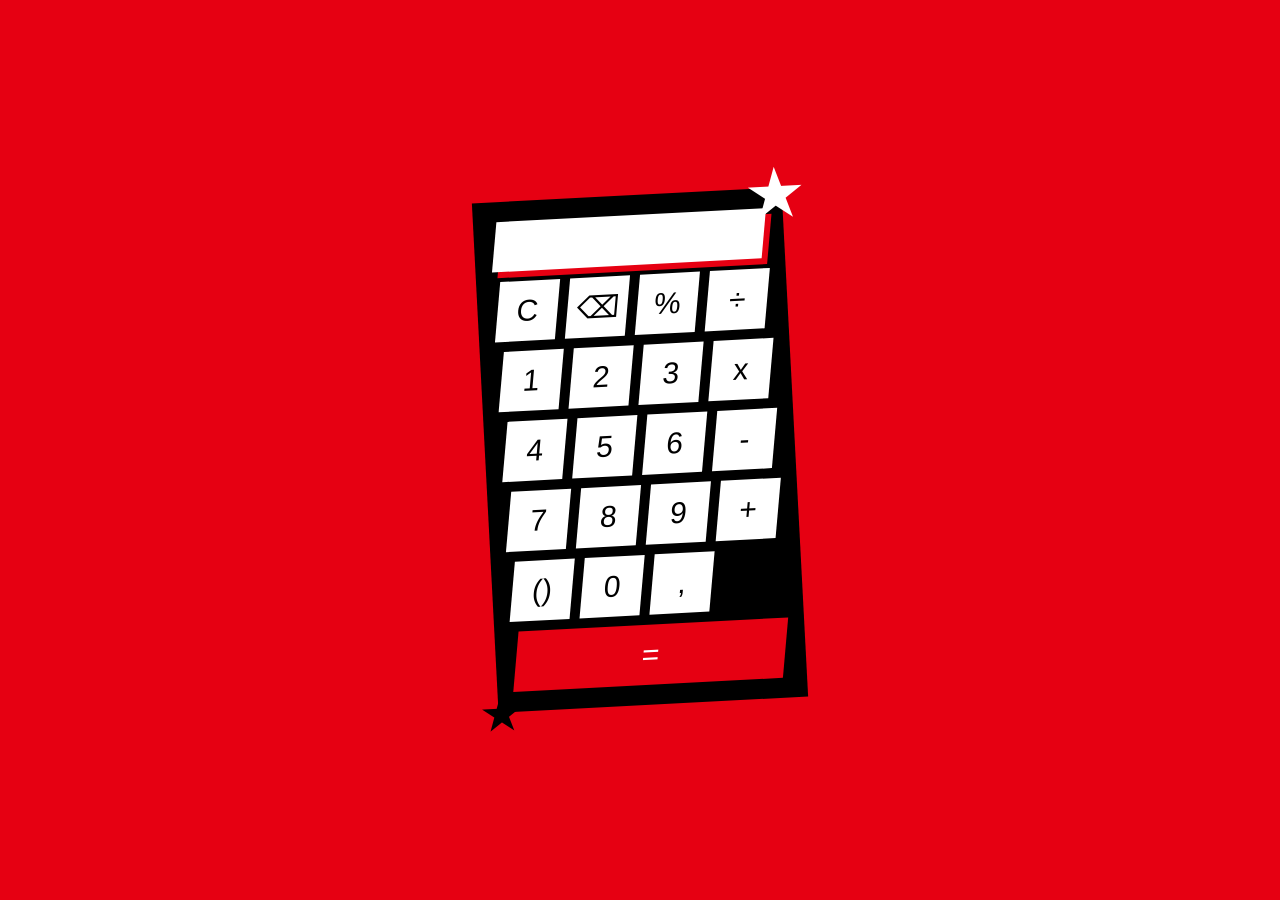
==== CalculadoraA3/index.html @ 5446a601 "primeira etapa do projeto incpmpleta falta funcionalidades" ====
<!DOCTYPE html>

<html lang="pt-br">
    
<head>
    
    <meta charset="UTF-8">
    
    <meta name="viewport" content="width=device-width, initial-scale=1.0">
 
    <title>calculadora</title>
   
    <style>
        body {
    background-color: #e60012;
    display: flex;
    justify-content: center;
    align-items: center;
    min-height: 100vh;
    margin: 0;
    font-family: Impact, "Arial Black", sans-serif;
}


   button {
    width: 60px;
    height: 60px;
    background-color: #fff;
    color: #000;
    font-family: inherit;
    font-size: 30px;
    border: none;
    cursor: pointer;
    transform: skew(-8deg);
}

   button:hover {
    background-color: #e60012;
    color: #fff;
    transform: skew(-8deg) scale(1.1);
   }
   

#calculadora {
    position: relative;
    background-color: #000;
    padding: 20px;
    transform: rotate(-3deg);
}
   #teclado{

    display: grid;
    grid-template-columns: repeat(4, 60px);
    gap: 10px;

   }
  #visor {
    background-color: #fff;
    color: #000;
    width: 270px;
    height: 50px;
    font-size: 28px;
    text-align: right;
    box-sizing: border-box;
    margin-bottom: 10px;
    border: none;
    transform: skew(-8deg);
    box-shadow: 6px 6px 0 #e60012;
    }
    #calculadora::before {
    content: "★";
    position: absolute;
    top: -35px;
    right: -25px;
    font-size: 70px;
    color: #fff;
}
#calculadora::after {
    content: "★";
    position: absolute;
    bottom: -30px;
    left: -20px;
    font-size: 50px;
    color: #000;
}

#igual {
    grid-column: span 4;
    width: 100%;
    background-color: #e60012;
    color: #fff;
}

#igual:hover {
    background-color: #000;
    color: #fff;
}

</style>

</head>

<body>
    <div id = "calculadora">
   
    <input type="text" id="visor" disabled>
    
    <div id = "teclado">
    <button onclick="limpar('C')">C</button> <button onclick="apagar('⌫')">⌫</button> <button onclick="adicionar('%')">%</button> <button onclick="adicionar('÷')">÷</button>
    <button onclick="adicionar(1)">1</button> <button onclick="adicionar(2)">2</button> <button onclick="adicionar(3)">3</button> <button onclick="adicionar('x')">x</button>
    <button onclick="adicionar (4)">4</button> <button onclick = "adicionar(5)">5</button> <button onclick="adicionar (6)">6</button> <button onclick="adicionar ('-')">-</button>
    <button onclick=" adicionar (7)">7</button> <button onclick = "adicionar (8)">8</button> <button onclick = "adicionar (9)">9</button> <button onclick = "adicionar ('+')">+</button> 
    <button onclick=" adicionar ('()')">()</button> <button onclick = " adicionar (0)">0</button> <button onclick = " adicionar (',')">,</button> <button id ="igual" onclick = " calcular ('=')">=</button>

        </div>
    </div>

    <Script src="script.js"></Script>
</body>

</html>
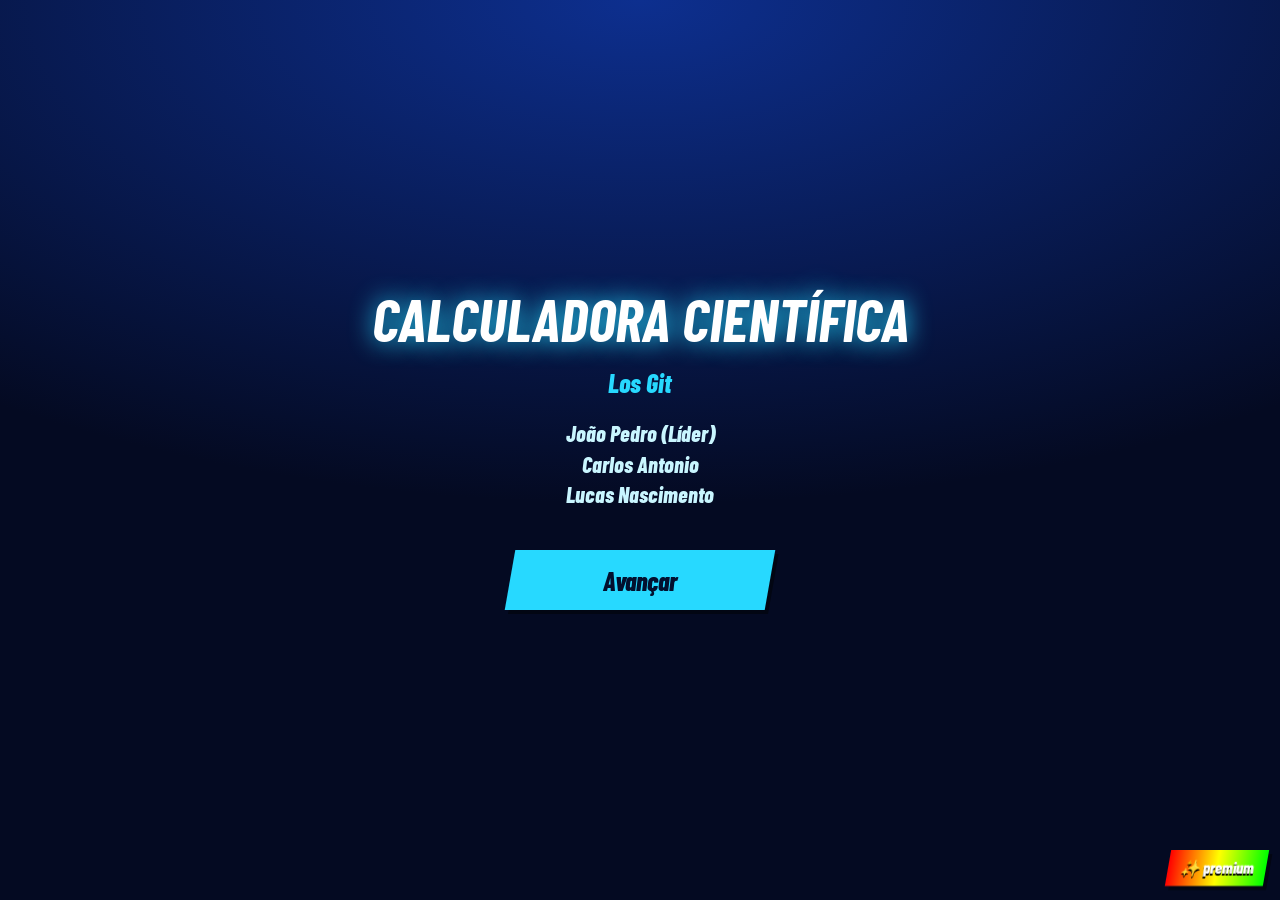
==== commit 322ed6f2: "Update print statement from 'Hello' to 'Goodbye'" ====
--- a/CalculadoraA3/index.html
+++ b/CalculadoraA3/index.html
@@ -1,121 +1,708 @@
 <!DOCTYPE html>
-
-<html lang="pt-br">
-    
+<!-- ============================================================
+  CALCULADORA CIENTÍFICA - Los Git (Versão Completa & Atualizada)
+  Tema: Persona 3 Reload (P3R)
+  Matéria: Matemática Computacional - UNA Contagem
+============================================================ -->
+<html lang="pt-BR">
 <head>
-    
-    <meta charset="UTF-8">
-    
-    <meta name="viewport" content="width=device-width, initial-scale=1.0">
- 
-    <title>calculadora</title>
-   
-    <style>
-        body {
-    background-color: #e60012;
-    display: flex;
-    justify-content: center;
-    align-items: center;
-    min-height: 100vh;
-    margin: 0;
-    font-family: Impact, "Arial Black", sans-serif;
+<meta charset="UTF-8">
+<meta name="viewport" content="width=device-width, initial-scale=1, viewport-fit=cover">
+<title>Calculadora Científica - Los Git</title>
+<link href="https://fonts.googleapis.com/css2?family=Barlow+Condensed:ital,wght@1,700;1,800&display=swap" rel="stylesheet">
+
+<style>
+:root{
+  --bg:#040a22;      /* Azul noturno */
+  --mid:#0b2a78;     /* Azul botões */
+  --deep:#071650;    /* Visor e containers */
+  --cyan:#27d9ff;    /* Ciano elétrico P3R */
+  --ice:#c9f6ff;     /* Ciano suave */
+  --white:#fff;
+  --font:'Barlow Condensed','Arial Narrow',Impact,sans-serif;
+  color-scheme:dark;
+  padding-top:env(safe-area-inset-top,0px);
+  padding-bottom:env(safe-area-inset-bottom,0px);
 }
-
-
-   button {
-    width: 60px;
-    height: 60px;
-    background-color: #fff;
-    color: #000;
-    font-family: inherit;
-    font-size: 30px;
-    border: none;
-    cursor: pointer;
-    transform: skew(-8deg);
+*{box-sizing:border-box}
+
+body{
+  margin:0; min-height:100vh;
+  display:flex; justify-content:center; align-items:flex-start;
+  background:
+    repeating-linear-gradient(115deg,transparent 0 38px,rgba(39,217,255,.05) 38px 40px),
+    radial-gradient(120% 70% at 50% 0%,#0d2f8f 0%,var(--bg) 62%);
+  font-family:var(--font); font-style:italic; font-weight:800; color:var(--white);
+  padding:20px 14px 40px;
 }
-
-   button:hover {
-    background-color: #e60012;
-    color: #fff;
-    transform: skew(-8deg) scale(1.1);
-   }
-   
-
-#calculadora {
-    position: relative;
-    background-color: #000;
-    padding: 20px;
-    transform: rotate(-3deg);
+.calc{width:100%; max-width:440px}
+
+/* ---- Visor ---- */
+.screen{
+  background:var(--deep); padding:14px 22px 12px; margin-bottom:16px;
+  clip-path:polygon(14px 0,100% 0,100% calc(100% - 14px),calc(100% - 14px) 100%,0 100%,0 14px);
+  border-left:6px solid var(--cyan);
+  box-shadow:0 0 0 1px var(--cyan) inset;
 }
-   #teclado{
-
-    display: grid;
-    grid-template-columns: repeat(4, 60px);
-    gap: 10px;
-
-   }
-  #visor {
-    background-color: #fff;
-    color: #000;
-    width: 270px;
-    height: 50px;
-    font-size: 28px;
-    text-align: right;
-    box-sizing: border-box;
-    margin-bottom: 10px;
-    border: none;
-    transform: skew(-8deg);
-    box-shadow: 6px 6px 0 #e60012;
-    }
-    #calculadora::before {
-    content: "★";
-    position: absolute;
-    top: -35px;
-    right: -25px;
-    font-size: 70px;
-    color: #fff;
+.expr{height:24px; color:var(--cyan); font-size:20px; text-align:right; overflow:hidden; white-space:nowrap}
+.val{font-size:52px; line-height:1.05; text-align:right; overflow:hidden; white-space:nowrap; text-shadow:0 0 18px rgba(39,217,255,.7)}
+
+/* ---- Teclado ---- */
+.pad{display:grid; grid-template-columns:repeat(4,1fr); gap:10px}
+
+button{
+  font:inherit; font-size:26px; color:var(--white); border:0; cursor:pointer;
+  height:58px; background:var(--mid);
+  transform:skewX(-10deg);
+  box-shadow:4px 4px 0 rgba(0,0,0,.45);
+  transition:transform .08s, background .08s;
 }
-#calculadora::after {
-    content: "★";
-    position: absolute;
-    bottom: -30px;
-    left: -20px;
-    font-size: 50px;
-    color: #000;
+button > span{display:inline-block; transform:skewX(10deg)}
+button:hover{background:#1346c0}
+button:active{transform:skewX(-10deg) translate(3px,3px); box-shadow:1px 1px 0 rgba(0,0,0,.45)}
+button:focus-visible{outline:3px solid var(--ice); outline-offset:2px}
+
+/* Variações */
+.op{background:var(--cyan); color:#02102e}
+.op:hover{background:var(--ice)}
+.fn{background:#13389a; color:var(--ice)}
+.eq{background:var(--white); color:#02102e}
+.eq:hover{background:var(--ice)}
+.clr{background:#02102e; color:var(--cyan); box-shadow:0 0 0 2px var(--cyan) inset, 4px 4px 0 rgba(0,0,0,.45)}
+
+/* Botão mais opções */
+.more{width:100%; margin-top:16px; height:52px; font-size:24px; background:transparent; color:var(--cyan); box-shadow:0 0 0 2px var(--cyan) inset}
+.more:hover{background:rgba(39,217,255,.14)}
+.more[aria-expanded="true"]{background:var(--cyan); color:#02102e}
+.ar{display:inline-block; transition:transform .2s; margin-left:8px}
+.more[aria-expanded="true"] .ar{transform:rotate(180deg)}
+
+/* Painel sanfona */
+.extra{display:grid; grid-template-rows:0fr; transition:grid-template-rows .25s ease}
+.extra.open{grid-template-rows:1fr}
+.extra > div{overflow:hidden}
+.box{margin-top:16px; padding:16px; background:var(--deep); border-left:6px solid var(--cyan)}
+.box h2{margin:0 0 12px; font-size:22px; color:var(--cyan); font-weight:800; border-bottom:1px solid rgba(39,217,255,.3); padding-bottom:4px}
+
+/* Abas de Navegação nos Módulos Científicos */
+.nav-tabs{display:flex; gap:6px; margin-bottom:14px; flex-wrap:wrap}
+.nav-tabs button{height:38px; font-size:16px; flex:1; min-width:80px; padding:0 6px; background:#02102e; border:1px solid var(--cyan); color:var(--ice)}
+.nav-tabs button.active{background:var(--cyan); color:#02102e}
+
+.tab-content{display:none}
+.tab-content.active{display:block}
+
+.simple{display:grid; grid-template-columns:repeat(4,1fr); gap:8px; margin-bottom:14px}
+.simple button{height:46px; font-size:20px}
+.row{display:flex; gap:10px; margin-bottom:10px; align-items:center; flex-wrap:wrap}
+.row label{font-size:18px; color:var(--ice); min-width:60px}
+
+input,select,textarea{
+  font-size:20px; color:var(--white); background:#02102e; border:2px solid var(--cyan);
+  padding:6px 10px; min-width:0; flex:1; border-radius:0;
+  font-family:ui-monospace,Consolas,monospace; font-weight:700; font-style:normal;
 }
-
-#igual {
-    grid-column: span 4;
-    width: 100%;
-    background-color: #e60012;
-    color: #fff;
+select{flex:0 0 110px; font-family:var(--font); font-style:italic}
+input:focus-visible,select:focus-visible{outline:2px solid var(--ice)}
+.use{height:40px; font-size:18px; padding:0 12px}
+
+.out-box{background:#02102e; border:1px dashed var(--cyan); padding:10px; margin-top:10px; font-family:ui-monospace,Consolas,monospace; font-style:normal; font-size:18px; color:var(--ice); word-break:break-all; white-space:pre-wrap}
+.out-grid{display:grid; grid-template-columns:64px 1fr; gap:6px 10px; align-items:center}
+.out-grid b{color:var(--cyan); font-size:20px}
+.out-grid code{font-family:ui-monospace,Consolas,monospace; font-style:normal; font-size:18px; word-break:break-all; color:var(--ice); font-weight:700}
+
+.err{color:#ff7a90; font-size:16px; min-height:20px; margin:4px 0}
+
+/* Grid de Matrizes */
+.matrix-grid{display:grid; gap:6px; margin:8px 0}
+.matrix-2x2{grid-template-columns:repeat(2,1fr)}
+.matrix-3x3{grid-template-columns:repeat(3,1fr)}
+.matrix-grid input{text-align:center; padding:6px; font-size:18px}
+
+/* Splash Screen */
+#splash{
+  position:fixed; inset:0; z-index:99;
+  display:flex; flex-direction:column; align-items:center; justify-content:center; gap:16px;
+  text-align:center; padding:24px;
+  background:radial-gradient(120% 80% at 50% 0%,#0d2f8f 0%,var(--bg) 70%);
+  transition:opacity .4s;
 }
-
-#igual:hover {
-    background-color: #000;
-    color: #fff;
+#splash.sumir{opacity:0; pointer-events:none}
+#splash h1{margin:0; font-size:clamp(38px,10vw,60px); line-height:.95; text-shadow:0 0 24px var(--cyan)}
+#splash .names{font-size:22px; line-height:1.4}
+#splash .grupo{color:var(--cyan); font-size:26px; margin:4px 0}
+#splash p{margin:0; color:var(--ice); font-size:20px}
+
+.premium{
+  position:fixed; right:14px; bottom:calc(14px + env(safe-area-inset-bottom,0px));
+  width:auto; height:36px; padding:0 12px; font-size:16px; color:#fff; text-shadow:0 2px 0 #000;
+  background:linear-gradient(90deg,#f00,#ff0,#0f0,#0ff,#00f,#f0f,#f00);
+  background-size:300% 100%; animation:rgb 2s linear infinite;
 }
-
+@keyframes rgb{to{background-position:300% 0}}
+.avancar{width:min(260px,100%); height:60px; font-size:26px; margin-top:8px}
+
+.bar{width:min(340px,100%); height:16px; background:#02102e; border:2px solid var(--cyan); display:none}
+.bar i{display:block; height:100%; width:0; background:var(--cyan)}
+
+.rgb .calc{animation:hue 4s linear infinite}
+@keyframes hue{to{filter:hue-rotate(360deg)}}
+
+@media (prefers-reduced-motion:reduce){*{transition:none!important; animation:none!important}}
 </style>
-
 </head>
 
 <body>
-    <div id = "calculadora">
-   
-    <input type="text" id="visor" disabled>
-    
-    <div id = "teclado">
-    <button onclick="limpar('C')">C</button> <button onclick="apagar('⌫')">⌫</button> <button onclick="adicionar('%')">%</button> <button onclick="adicionar('÷')">÷</button>
-    <button onclick="adicionar(1)">1</button> <button onclick="adicionar(2)">2</button> <button onclick="adicionar(3)">3</button> <button onclick="adicionar('x')">x</button>
-    <button onclick="adicionar (4)">4</button> <button onclick = "adicionar(5)">5</button> <button onclick="adicionar (6)">6</button> <button onclick="adicionar ('-')">-</button>
-    <button onclick=" adicionar (7)">7</button> <button onclick = "adicionar (8)">8</button> <button onclick = "adicionar (9)">9</button> <button onclick = "adicionar ('+')">+</button> 
-    <button onclick=" adicionar ('()')">()</button> <button onclick = " adicionar (0)">0</button> <button onclick = " adicionar (',')">,</button> <button id ="igual" onclick = " calcular ('=')">=</button>
-
+
+<!-- Tela Inicial (Splash) -->
+<div id="splash">
+  <h1>CALCULADORA CIENTÍFICA</h1>
+  <p class="grupo">Los Git</p>
+  <p class="names">João Pedro (Líder)<br>Carlos Antonio<br>Lucas Nascimento</p>
+  <p id="splashMsg"></p>
+  <button class="op avancar" id="btnFree"><span>Avançar</span></button>
+  <div class="bar" id="bar"><i id="barFill"></i></div>
+  <button class="premium" id="btnPremium"><span>✨ premium</span></button>
+</div>
+
+<main class="calc">
+  <!-- Visor -->
+  <div class="screen" aria-live="polite">
+    <div class="expr" id="expr"></div>
+    <div class="val" id="val">0</div>
+  </div>
+
+  <!-- Teclado Principal -->
+  <div class="pad">
+    <button class="clr" data-a="clear"><span>C</span></button>
+    <button class="fn" data-a="back"><span>⌫</span></button>
+    <button class="fn" data-d="("><span>(</span></button>
+    <button class="fn" data-d=")"><span>)</span></button>
+
+    <button class="fn" data-a="pct"><span>%</span></button>
+    <button class="fn" data-a="sqrt"><span>√</span></button>
+
+    <button class="fn" data-a="sq"><span>x²</span></button>
+    <button class="op" data-o="÷"><span>÷</span></button>
+
+    <button data-d="7"><span>7</span></button>
+    <button data-d="8"><span>8</span></button>
+    <button data-d="9"><span>9</span></button>
+    <button class="op" data-o="×"><span>×</span></button>
+
+    <button data-d="4"><span>4</span></button>
+    <button data-d="5"><span>5</span></button>
+    <button data-d="6"><span>6</span></button>
+    <button class="op" data-o="−"><span>−</span></button>
+
+    <button data-d="1"><span>1</span></button>
+    <button data-d="2"><span>2</span></button>
+    <button data-d="3"><span>3</span></button>
+    <button class="op" data-o="+"><span>+</span></button>
+
+    <button class="fn" data-a="neg"><span>±</span></button>
+    <button data-d="0"><span>0</span></button>
+    <button data-d="."><span>,</span></button>
+    <button class="eq" data-a="eq"><span>=</span></button>
+  </div>
+
+  <!-- Botão Expansor -->
+  <button class="more" id="more" aria-expanded="false" aria-controls="extra">
+    <span>Módulos Científicos<i class="ar">▼</i></span>
+  </button>
+
+  <!-- Painel de Módulos Exigidos -->
+  <section class="extra" id="extra">
+    <div>
+      <div class="box">
+        <!-- Navegação por Abas -->
+        <div class="nav-tabs">
+          <button class="tab-btn active" data-tab="tab-func"><span>f(x)</span></button>
+          <button class="tab-btn" data-tab="tab-mat"><span>Matrizes</span></button>
+          <button class="tab-btn" data-tab="tab-comb"><span>Combinatória</span></button>
+          <button class="tab-btn" data-tab="tab-base"><span>Bases</span></button>
         </div>
+
+        <!-- TAB 1: FUNÇÕES f(x) -->
+        <div class="tab-content active" id="tab-func">
+          <h2>Módulo de Funções</h2>
+          <div class="row">
+            <label for="fExpr">f(x) =</label>
+            <input id="fExpr" placeholder="ex: x^2 + 2*x - 1" value="x^2 + 2*x - 1">
+          </div>
+          <div class="row">
+            <label for="fValX">para x =</label>
+            <input id="fValX" type="number" step="any" placeholder="ex: 3" value="3">
+            <button class="use fn" id="btnEvalFunc"><span>Calcular</span></button>
+          </div>
+          <div class="out-box" id="outFunc">Resultado: -</div>
+        </div>
+
+        <!-- TAB 2: MATRIZES -->
+        <div class="tab-content" id="tab-mat">
+          <h2>Módulo de Matrizes</h2>
+          <div class="row">
+            <label>Ordem:</label>
+            <select id="matDim">
+              <option value="2" selected>2 x 2</option>
+              <option value="3">3 x 3</option>
+            </select>
+            <label style="margin-left:10px">k =</label>
+            <input id="matK" type="number" value="2" style="width:60px; flex:none">
+          </div>
+
+          <div style="display:flex; gap:12px">
+            <div style="flex:1">
+              <span style="color:var(--cyan)">Matriz A</span>
+              <div id="gridA" class="matrix-grid matrix-2x2"></div>
+            </div>
+            <div style="flex:1">
+              <span style="color:var(--cyan)">Matriz B</span>
+              <div id="gridB" class="matrix-grid matrix-2x2"></div>
+            </div>
+          </div>
+
+          <div class="simple" style="margin-top:10px">
+            <button class="fn" id="btnMatAdd"><span>A + B</span></button>
+            <button class="fn" id="btnMatSub"><span>A - B</span></button>
+            <button class="fn" id="btnMatMul"><span>A × B</span></button>
+            <button class="fn" id="btnMatScal"><span>k · A</span></button>
+            <button class="fn" id="btnMatDetA"><span>det(A)</span></button>
+            <button class="fn" id="btnMatDetB"><span>det(B)</span></button>
+          </div>
+          <div class="out-box" id="outMat">Selecione uma operação com as matrizes.</div>
+        </div>
+
+        <!-- TAB 3: ANÁLISE COMBINATÓRIA -->
+        <div class="tab-content" id="tab-comb">
+          <h2>Análise Combinatória</h2>
+          <div class="row">
+            <label for="combN">n =</label>
+            <input id="combN" type="number" min="0" value="5">
+            <label for="combK">k =</label>
+            <input id="combK" type="number" min="0" value="2">
+          </div>
+          <div class="row">
+            <label for="combRep">Repetições:</label>
+            <input id="combRep" placeholder="ex: 2, 2 (para Permutação)">
+          </div>
+
+          <div class="simple">
+            <button class="fn" id="btnFact"><span>n!</span></button>
+            <button class="fn" id="btnPerm"><span>P(n)</span></button>
+            <button class="fn" id="btnPermRep"><span>P_n^(r)</span></button>
+            <button class="fn" id="btnComb"><span>C(n,k)</span></button>
+          </div>
+          <div class="out-box" id="outComb">Escolha um cálculo combinatório.</div>
+        </div>
+
+        <!-- TAB 4: CONVERSÃO DE BASES (Módulo Diferencial) -->
+        <div class="tab-content" id="tab-base">
+          <h2>Conversão de Bases (Diferencial)</h2>
+          <div class="row">
+            <input id="bin" autocomplete="off" placeholder="número" aria-label="Número a converter">
+            <select id="base" aria-label="Base de origem">
+              <option value="2">Bin (2)</option>
+              <option value="8">Oct (8)</option>
+              <option value="10" selected>Dec (10)</option>
+              <option value="16">Hex (16)</option>
+            </select>
+          </div>
+          <div class="row"><button class="use fn" id="use"><span>Pegar do visor</span></button></div>
+          <p class="err" id="err"></p>
+          <div class="out-grid">
+            <b>BIN</b><code id="o2">—</code>
+            <b>OCT</b><code id="o8">—</code>
+            <b>DEC</b><code id="o10">—</code>
+            <b>HEX</b><code id="o16">—</code>
+          </div>
+        </div>
+
+      </div>
     </div>
-
-    <Script src="script.js"></Script>
+  </section>
+</main>
+
+<script>
+(function(){
+  /* ---------- ESTADO DA CALCULADORA PRINCIPAL ---------- */
+  var cur   = "0";
+  var toks  = [];
+  var fresh = false;
+  var dead  = false;
+
+  var $val  = document.getElementById('val');
+  var $expr = document.getElementById('expr');
+
+  function fmt(n){
+    if(!isFinite(n)) return "Erro";
+    return String(parseFloat(n.toPrecision(12)));
+  }
+
+  function show(){
+    var t = cur.replace('.', ',');
+    $val.textContent = t;
+    $val.style.fontSize = t.length>11 ? '32px' : t.length>8 ? '42px' : '52px';
+    $expr.textContent = toks.join(' ').replace(/\./g, ',');
+  }
+
+  function reset(){ cur="0"; toks=[]; fresh=false; dead=false; }
+  function guard(){ if(dead) reset(); }
+
+  function digit(d){
+    guard();
+    if(fresh){ cur="0"; fresh=false; }
+    if(d === '.'){
+      if(cur.indexOf('.') > -1) return;
+      cur += '.';
+    } else if(d === '(' || d === ')') {
+      if(cur === "0" && d === '(') cur = '(';
+      else cur += d;
+    }
+    else if(cur === "0") cur = d;
+    else if(cur.replace(/[-.]/g,'').length < 15) cur += d;
+    show();
+  }
+
+  function op(o){
+    guard();
+    if(fresh && toks.length && isNaN(toks[toks.length-1]) && toks[toks.length-1] !== ')'){
+      toks[toks.length-1] = o;
+    } else {
+      toks.push(cur);
+      toks.push(o);
+    }
+    fresh = true;
+    show();
+  }
+
+  /* Avaliador de expressões com precedência matemática */
+  function evaluateExpression(str) {
+    try {
+      var sanitized = str
+        .replace(/×/g, '*').replace(/−/g, '-').replace(/÷/g, '/').replace(/,/g, '.');
+      // eslint-disable-next-line no-new-func
+      var res = Function('"use strict"; return (' + sanitized + ')')();
+      return res;
+    } catch(e) {
+      return NaN;
+    }
+  }
+
+  function eq(){
+    guard();
+    if(!toks.length) return;
+    var t = toks.slice();
+    t.push(cur);
+    var fullExpr = t.join(' ');
+    var r = evaluateExpression(fullExpr);
+    $expr.textContent = fullExpr.replace(/\./g, ',') + ' =';
+    toks = []; fresh = true;
+    var f = fmt(r);
+    if(f === "Erro" || isNaN(r)){ cur="Erro"; dead=true; } else cur = f;
+    $val.textContent = cur.replace('.', ',');
+    $val.style.fontSize = cur.length>11 ? '32px' : cur.length>8 ? '42px' : '52px';
+  }
+
+  function unary(fn){
+    guard();
+    cur = fmt(fn(parseFloat(cur)));
+    if(cur === "Erro") dead = true;
+    fresh = true;
+    show();
+  }
+
+  function act(a){
+    switch(a){
+      case 'clear': reset(); show(); break;
+      case 'back':
+        guard(); if(fresh) return;
+        cur = (cur.length>1 && !(cur.length===2 && cur[0]==='-')) ? cur.slice(0,-1) : "0";
+        show(); break;
+      case 'neg':
+        guard(); if(cur!=="0") cur = cur[0]==='-' ? cur.slice(1) : '-'+cur;
+        show(); break;
+      case 'pct':  unary(function(n){ return n/100; }); break;
+      case 'sqrt': unary(function(n){ return n<0 ? NaN : Math.sqrt(n); }); break;
+      case 'sq':   unary(function(n){ return n*n; }); break;
+      case 'inv':  unary(function(n){ return n===0 ? NaN : 1/n; }); break;
+      case 'eq':   eq(); break;
+    }
+  }
+
+  document.addEventListener('click', function(e){
+    var b = e.target.closest('button');
+    if(!b || b.classList.contains('tab-btn') || b.id==='more' || b.closest('.extra')) return;
+    if(b.dataset.d !== undefined) digit(b.dataset.d);
+    else if(b.dataset.o)          op(b.dataset.o);
+    else if(b.dataset.a)          act(b.dataset.a);
+  });
+
+  document.addEventListener('keydown', function(e){
+    if(e.target.tagName==='INPUT' || e.target.tagName==='SELECT' || e.target.tagName==='TEXTAREA') return;
+    if(document.getElementById('splash') && !document.getElementById('splash').classList.contains('sumir')) return;
+    var k = e.key;
+    if(/^[0-9]$/.test(k))             digit(k);
+    else if(k==='.' || k===',')       digit('.');
+    else if(k==='(' || k===')')       digit(k);
+    else if(k==='+')                  op('+');
+    else if(k==='-')                  op('−');
+    else if(k==='*' || k==='x')       op('×');
+    else if(k==='/'){ e.preventDefault(); op('÷'); }
+    else if(k==='Enter' || k==='='){ e.preventDefault(); eq(); }
+    else if(k==='Backspace')          act('back');
+    else if(k==='Escape' || k==='c' || k==='C') act('clear');
+  });
+
+  /* ---------- ABAS E EXPANSÃO ---------- */
+  var more = document.getElementById('more'), extra = document.getElementById('extra');
+  more.addEventListener('click', function(){
+    var aberto = extra.classList.toggle('open');
+    more.setAttribute('aria-expanded', aberto);
+  });
+
+  var tabBtns = document.querySelectorAll('.tab-btn');
+  tabBtns.forEach(function(btn){
+    btn.addEventListener('click', function(){
+      tabBtns.forEach(function(b){ b.classList.remove('active'); });
+      document.querySelectorAll('.tab-content').forEach(function(c){ c.classList.remove('active'); });
+      btn.classList.add('active');
+      document.getElementById(btn.dataset.tab).classList.add('active');
+    });
+  });
+
+  /* ---------- MÓDULO 1: FUNÇÕES f(x) ---------- */
+  document.getElementById('btnEvalFunc').addEventListener('click', function(){
+    var exprStr = document.getElementById('fExpr').value.trim();
+    var valX = parseFloat(document.getElementById('fValX').value);
+    var out = document.getElementById('outFunc');
+    if(!exprStr || isNaN(valX)){
+      out.textContent = "Erro: preencha a função e o valor de x.";
+      return;
+    }
+    try {
+      var jsExpr = exprStr.replace(/\^/g, '**')
+                          .replace(/(\d)x/gi, '$1*x')
+                          .replace(/x(\d)/gi, 'x*$1');
+      var fn = new Function('x', 'return ' + jsExpr + ';');
+      var res = fn(valX);
+      out.textContent = "f(" + valX + ") = " + res;
+    } catch(err) {
+      out.textContent = "Erro na expressão: " + err.message;
+    }
+  });
+
+  /* ---------- MÓDULO 2: MATRIZES ---------- */
+  var $gridA = document.getElementById('gridA');
+  var $gridB = document.getElementById('gridB');
+  var $matDim = document.getElementById('matDim');
+
+  function renderMatrixInputs(){
+    var n = parseInt($matDim.value, 10);
+    $gridA.className = "matrix-grid matrix-" + n + "x" + n;
+    $gridB.className = "matrix-grid matrix-" + n + "x" + n;
+    $gridA.innerHTML = ""; $gridB.innerHTML = "";
+    for(var i=0; i<n*n; i++){
+      $gridA.innerHTML += '<input type="number" value="' + (i+1) + '">';
+      $gridB.innerHTML += '<input type="number" value="' + (i+2) + '">';
+    }
+  }
+  $matDim.addEventListener('change', renderMatrixInputs);
+  renderMatrixInputs();
+
+  function getMatrix(gridId){
+    var n = parseInt($matDim.value, 10);
+    var inputs = document.querySelectorAll('#' + gridId + ' input');
+    var mat = [];
+    for(var i=0; i<n; i++){
+      var row = [];
+      for(var j=0; j<n; j++){
+        row.push(parseFloat(inputs[i*n + j].value) || 0);
+      }
+      mat.push(row);
+    }
+    return mat;
+  }
+
+  function formatMatrix(mat){
+    return mat.map(function(r){ return "[ " + r.join(", ") + " ]"; }).join("\n");
+  }
+
+  function det2x2(m){ return m[0][0]*m[1][1] - m[0][1]*m[1][0]; }
+  function det3x3(m){
+    return m[0][0]*(m[1][1]*m[2][2] - m[1][2]*m[2][1])
+         - m[0][1]*(m[1][0]*m[2][2] - m[1][2]*m[2][0])
+         + m[0][2]*(m[1][0]*m[2][1] - m[1][1]*m[2][0]);
+  }
+
+  document.getElementById('btnMatAdd').addEventListener('click', function(){
+    var A = getMatrix('gridA'), B = getMatrix('gridB'), n = A.length;
+    var R = [];
+    for(var i=0; i<n; i++){
+      R[i] = [];
+      for(var j=0; j<n; j++) R[i][j] = A[i][j] + B[i][j];
+    }
+    document.getElementById('outMat').textContent = "A + B =\n" + formatMatrix(R);
+  });
+
+  document.getElementById('btnMatSub').addEventListener('click', function(){
+    var A = getMatrix('gridA'), B = getMatrix('gridB'), n = A.length;
+    var R = [];
+    for(var i=0; i<n; i++){
+      R[i] = [];
+      for(var j=0; j<n; j++) R[i][j] = A[i][j] - B[i][j];
+    }
+    document.getElementById('outMat').textContent = "A - B =\n" + formatMatrix(R);
+  });
+
+  document.getElementById('btnMatMul').addEventListener('click', function(){
+    var A = getMatrix('gridA'), B = getMatrix('gridB'), n = A.length;
+    var R = [];
+    for(var i=0; i<n; i++){
+      R[i] = [];
+      for(var j=0; j<n; j++){
+        var sum = 0;
+        for(var k=0; k<n; k++) sum += A[i][k] * B[k][j];
+        R[i][j] = sum;
+      }
+    }
+    document.getElementById('outMat').textContent = "A × B =\n" + formatMatrix(R);
+  });
+
+  document.getElementById('btnMatScal').addEventListener('click', function(){
+    var A = getMatrix('gridA'), k = parseFloat(document.getElementById('matK').value)||1, n = A.length;
+    var R = [];
+    for(var i=0; i<n; i++){
+      R[i] = [];
+      for(var j=0; j<n; j++) R[i][j] = A[i][j] * k;
+    }
+    document.getElementById('outMat').textContent = k + " · A =\n" + formatMatrix(R);
+  });
+
+  document.getElementById('btnMatDetA').addEventListener('click', function(){
+    var A = getMatrix('gridA');
+    var d = A.length === 2 ? det2x2(A) : det3x3(A);
+    document.getElementById('outMat').textContent = "det(A) = " + d;
+  });
+
+  document.getElementById('btnMatDetB').addEventListener('click', function(){
+    var B = getMatrix('gridB');
+    var d = B.length === 2 ? det2x2(B) : det3x3(B);
+    document.getElementById('outMat').textContent = "det(B) = " + d;
+  });
+
+  /* ---------- MÓDULO 3: ANÁLISE COMBINATÓRIA (BigInt) ---------- */
+  function factBig(n){
+    if(n < 0n) return null;
+    let res = 1n;
+    for(let i = 2n; i <= n; i++) res *= i;
+    return res;
+  }
+
+  document.getElementById('btnFact').addEventListener('click', function(){
+    var n = BigInt(parseInt(document.getElementById('combN').value, 10) || 0);
+    var r = factBig(n);
+    document.getElementById('outComb').textContent = n.toString() + "! = " + (r !== null ? r.toString() : "Erro");
+  });
+
+  document.getElementById('btnPerm').addEventListener('click', function(){
+    var n = BigInt(parseInt(document.getElementById('combN').value, 10) || 0);
+    var r = factBig(n);
+    document.getElementById('outComb').textContent = "P(" + n + ") = " + (r !== null ? r.toString() : "Erro");
+  });
+
+  document.getElementById('btnPermRep').addEventListener('click', function(){
+    var n = BigInt(parseInt(document.getElementById('combN').value, 10) || 0);
+    var repStr = document.getElementById('combRep').value.trim();
+    if(!repStr){
+      document.getElementById('outComb').textContent = "Informe os números de repetição separados por vírgula.";
+      return;
+    }
+    var reps = repStr.split(',').map(function(s){ return BigInt(parseInt(s.trim(),10)||1); });
+    var num = factBig(n);
+    var den = 1n;
+    reps.forEach(function(rp){ den *= factBig(rp); });
+    var r = num / den;
+    document.getElementById('outComb').textContent = "P_" + n + "^(" + repStr + ") = " + r.toString();
+  });
+
+  document.getElementById('btnComb').addEventListener('click', function(){
+    var n = BigInt(parseInt(document.getElementById('combN').value, 10) || 0);
+    var k = BigInt(parseInt(document.getElementById('combK').value, 10) || 0);
+    if(k > n || k < 0n){
+      document.getElementById('outComb').textContent = "Erro: k deve ser <= n e >= 0.";
+      return;
+    }
+    var r = factBig(n) / (factBig(k) * factBig(n - k));
+    document.getElementById('outComb').textContent = "C(" + n + ", " + k + ") = " + r.toString();
+  });
+
+  /* ---------- MÓDULO 4: CONVERSÃO DE BASES ---------- */
+  var inp = document.getElementById('bin'), baseSel = document.getElementById('base'), err = document.getElementById('err');
+  var valid = { 2:/^[01]+$/, 8:/^[0-7]+$/, 10:/^[0-9]+$/, 16:/^[0-9a-f]+$/i };
+  var ids = { 2:'o2', 8:'o8', 10:'o10', 16:'o16' };
+
+  function limparSaidas(){
+    [2,8,10,16].forEach(function(b){ document.getElementById(ids[b]).textContent = '—'; });
+  }
+  function convert(){
+    var base = parseInt(baseSel.value, 10);
+    var s = inp.value.trim().replace(/^0[xb]/i, '');
+    if(!s){ err.textContent=''; limparSaidas(); return; }
+    if(!valid[base].test(s)){
+      err.textContent = 'Número inválido na base ' + base + '.';
+      limparSaidas(); return;
+    }
+    err.textContent = '';
+    var n = 0n, B = BigInt(base), digs = '0123456789abcdef';
+    for(var i = 0; i < s.length; i++){
+      n = n * B + BigInt(digs.indexOf(s[i].toLowerCase()));
+    }
+    document.getElementById('o2').textContent  = n.toString(2);
+    document.getElementById('o8').textContent  = n.toString(8);
+    document.getElementById('o10').textContent = n.toString(10);
+    document.getElementById('o16').textContent = n.toString(16).toUpperCase();
+  }
+  inp.addEventListener('input', convert);
+  baseSel.addEventListener('change', convert);
+
+  document.getElementById('use').addEventListener('click', function(){
+    var n = Math.trunc(Math.abs(parseFloat(cur)));
+    if(isNaN(n) || !isFinite(n)) return;
+    baseSel.value = '10'; inp.value = String(n); convert();
+  });
+
+  /* ---------- MEME / TELA INICIAL ---------- */
+  var splash = document.getElementById('splash');
+  var btnPrem = document.getElementById('btnPremium'), btnFree = document.getElementById('btnFree');
+  var bar = document.getElementById('bar'), fill = document.getElementById('barFill');
+  var msg = document.getElementById('splashMsg');
+
+  function entrar(rgb){
+    if(rgb) document.body.classList.add('rgb');
+    splash.classList.add('sumir');
+  }
+
+  btnFree.addEventListener('click', function(){ entrar(false); });
+
+  btnPrem.addEventListener('click', function(){
+    btnPrem.style.display = 'none'; btnFree.style.display = 'none';
+    bar.style.display = 'block';
+    msg.textContent = 'Verificando cartão de crédito...';
+    var p = 0;
+    var t = setInterval(function(){
+      p += Math.random() * 9;
+      if(p >= 99){
+        p = 99; clearInterval(t);
+        msg.textContent = 'Erro 402: premium não existe, é tudo de graça. RGB liberado por pena.';
+        setTimeout(function(){ entrar(true); }, 2200);
+      }
+      fill.style.width = p + '%';
+    }, 120);
+  });
+
+  show();
+})();
+</script>
 </body>
-
 </html>
